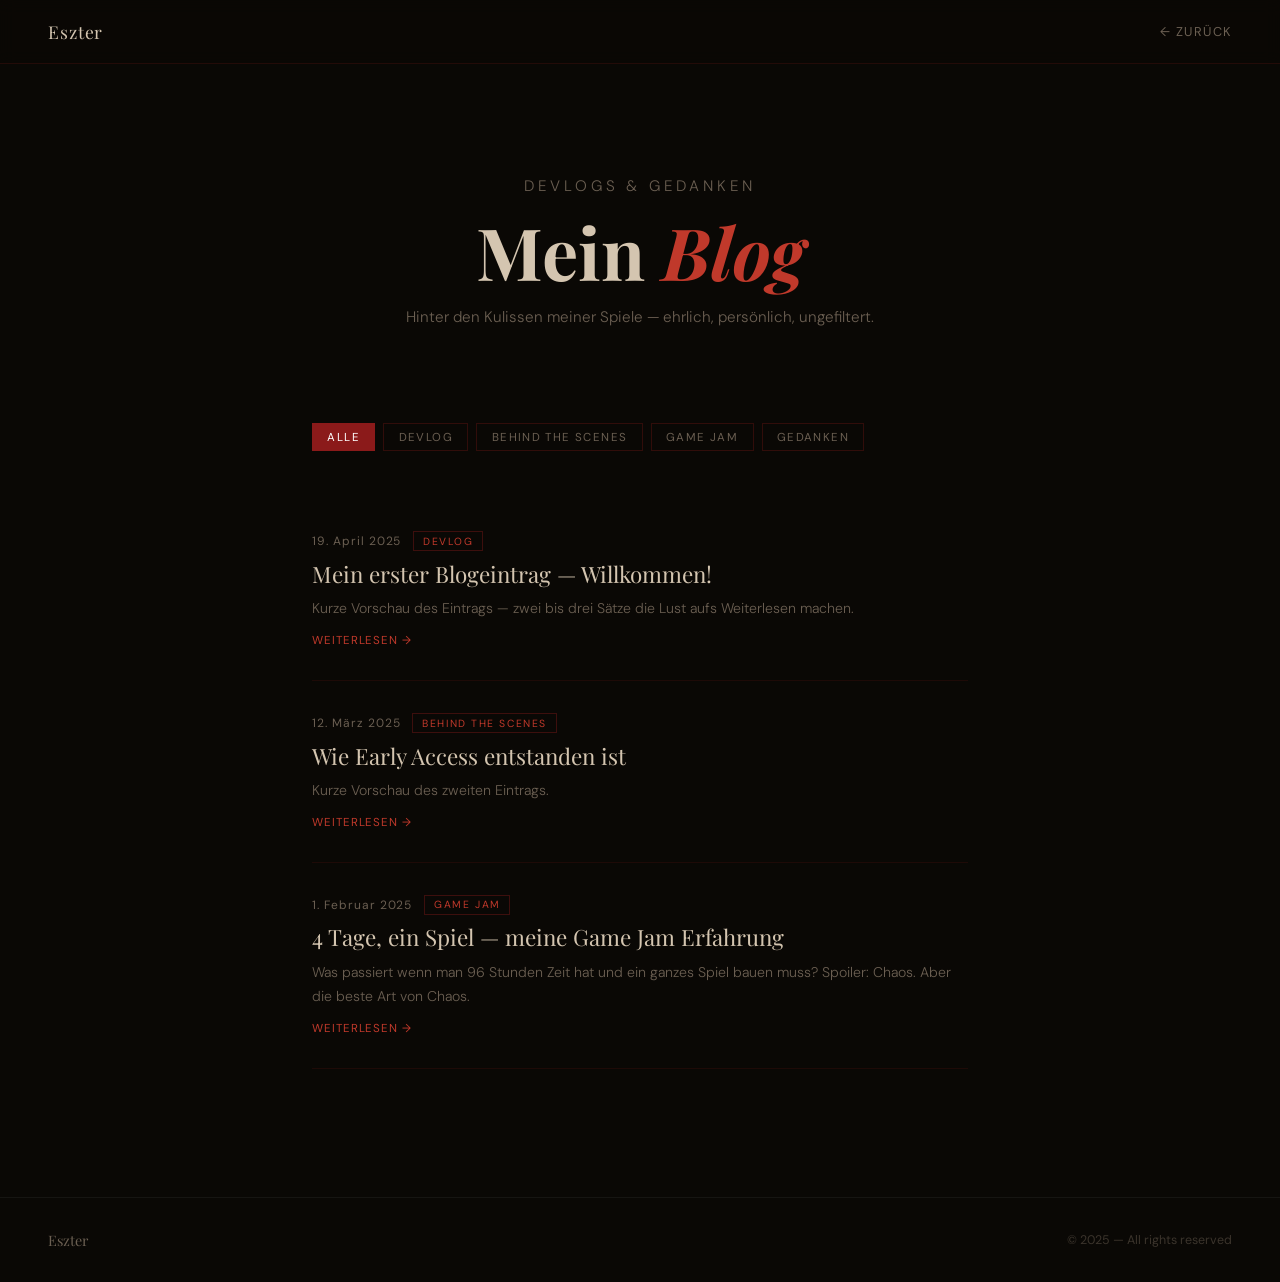
==== blog/index.html @ 23345aa2 "Rename index_3.html to index.html" ====
<!DOCTYPE html>
<html lang="de">
<head>
  <meta charset="UTF-8"/>
  <meta name="viewport" content="width=device-width, initial-scale=1.0"/>
  <title>Blog — Eszter</title>
  <link href="https://fonts.googleapis.com/css2?family=Playfair+Display:ital,wght@0,400;0,700;1,400&family=DM+Sans:wght@300;400;500&display=swap" rel="stylesheet"/>
  <style>
    *, *::before, *::after { box-sizing: border-box; margin: 0; padding: 0; }
    :root {
      --horror-bg: #0a0805; --horror-surface: #130f0a; --horror-accent: #8b1a1a;
      --horror-accent2: #c0392b; --horror-text: #d4c5b0; --horror-muted: #6b5f52;
    }
    html { scroll-behavior: smooth; }
    body { font-family: 'DM Sans', sans-serif; background: var(--horror-bg); color: var(--horror-text); min-height: 100vh; }
    nav { position: fixed; top: 0; left: 0; right: 0; z-index: 100; display: flex; justify-content: space-between; align-items: center; padding: 1.25rem 3rem; background: rgba(10,8,5,0.9); backdrop-filter: blur(8px); border-bottom: 1px solid rgba(139,26,26,0.2); }
    .nav-logo { font-family: 'Playfair Display', serif; font-size: 1.1rem; letter-spacing: 0.05em; color: var(--horror-text); text-decoration: none; }
    .nav-back { font-size: 0.8rem; letter-spacing: 0.12em; text-transform: uppercase; text-decoration: none; color: var(--horror-muted); transition: color 0.2s; }
    .nav-back:hover { color: var(--horror-text); }

    .blog-header { padding: 10rem 2rem 4rem; text-align: center; }
    .blog-eyebrow { font-size: 0.75rem; letter-spacing: 0.25em; text-transform: uppercase; color: var(--horror-accent2); margin-bottom: 1rem; }
    .blog-header h1 { font-family: 'Playfair Display', serif; font-size: clamp(2.5rem, 6vw, 4.5rem); color: var(--horror-text); line-height: 1.1; }
    .blog-header h1 em { font-style: italic; color: var(--horror-accent2); }
    .blog-header p { color: var(--horror-muted); font-size: 0.95rem; margin-top: 1rem; font-weight: 300; }

    .blog-list { max-width: 720px; margin: 0 auto; padding: 2rem 2rem 8rem; }

    /* Filter-Tabs */
    .blog-filter { display: flex; gap: 0.5rem; flex-wrap: wrap; margin-bottom: 3rem; }
    .filter-btn { background: none; border: 1px solid rgba(139,26,26,0.3); color: var(--horror-muted); font-family: 'DM Sans', sans-serif; font-size: 0.72rem; letter-spacing: 0.12em; text-transform: uppercase; padding: 0.35rem 0.9rem; cursor: pointer; transition: all 0.2s; }
    .filter-btn:hover { border-color: var(--horror-accent2); color: var(--horror-text); }
    .filter-btn.active { background: var(--horror-accent); border-color: var(--horror-accent); color: #fff; }

    /* Eintrag */
    .blog-entry {
      display: block; text-decoration: none;
      padding: 2rem 0;
      border-bottom: 1px solid rgba(139,26,26,0.15);
      transition: padding-left 0.2s;
    }
    .blog-entry:hover { padding-left: 0.5rem; }
    .blog-entry:first-child { border-top: 1px solid rgba(139,26,26,0.15); }
    .entry-meta { display: flex; align-items: center; gap: 0.75rem; margin-bottom: 0.6rem; }
    .entry-date { font-size: 0.75rem; color: var(--horror-muted); letter-spacing: 0.08em; }
    .entry-cat { font-size: 0.65rem; letter-spacing: 0.15em; text-transform: uppercase; padding: 0.15rem 0.55rem; border: 1px solid rgba(139,26,26,0.4); color: var(--horror-accent2); }
    .entry-title { font-family: 'Playfair Display', serif; font-size: 1.4rem; color: var(--horror-text); margin-bottom: 0.6rem; line-height: 1.2; }
    .entry-excerpt { font-size: 0.88rem; color: var(--horror-muted); line-height: 1.7; font-weight: 300; }
    .entry-read { font-size: 0.72rem; color: var(--horror-accent2); margin-top: 0.75rem; display: block; letter-spacing: 0.08em; text-transform: uppercase; }

    footer { padding: 2rem 3rem; display: flex; justify-content: space-between; align-items: center; border-top: 1px solid rgba(255,255,255,0.05); }
    .footer-name { font-family: 'Playfair Display', serif; font-size: 0.9rem; color: var(--horror-muted); }
    .footer-copy { font-size: 0.78rem; color: var(--horror-muted); opacity: 0.5; }
    @media (max-width: 600px) { nav { padding: 1rem 1.5rem; } }
  </style>
</head>
<body>
  <nav>
    <a class="nav-logo" href="../index.html">Eszter</a>
    <a class="nav-back" href="../index.html">← Zurück</a>
  </nav>

  <div class="blog-header">
    <p class="blog-eyebrow">Devlogs &amp; Gedanken</p>
    <h1>Mein <em>Blog</em></h1>
    <p>Hinter den Kulissen meiner Spiele — ehrlich, persönlich, ungefiltert.</p>
  </div>

  <div class="blog-list">

    <div class="blog-filter">
      <button class="filter-btn active" onclick="filterBlog('alle', this)">Alle</button>
      <button class="filter-btn" onclick="filterBlog('devlog', this)">Devlog</button>
      <button class="filter-btn" onclick="filterBlog('behind the scenes', this)">Behind the Scenes</button>
      <button class="filter-btn" onclick="filterBlog('game jam', this)">Game Jam</button>
      <button class="filter-btn" onclick="filterBlog('gedanken', this)">Gedanken</button>
    </div>

    <!--
      NEUEN EINTRAG HINZUFÜGEN:
      1. Kopiere einen .blog-entry Block
      2. Passe href, Datum, Kategorie (data-cat), Titel und Excerpt an
      3. Neueste Einträge OBEN einfügen
      4. Erstelle die passende HTML-Datei im blog/ Ordner (Vorlage = vorlage.html)
    -->

    <a class="blog-entry" href="eintrag-1.html" data-cat="devlog">
      <div class="entry-meta">
        <span class="entry-date">19. April 2025</span>
        <span class="entry-cat">Devlog</span>
      </div>
      <div class="entry-title">Mein erster Blogeintrag — Willkommen!</div>
      <div class="entry-excerpt">Kurze Vorschau des Eintrags — zwei bis drei Sätze die Lust aufs Weiterlesen machen.</div>
      <span class="entry-read">Weiterlesen →</span>
    </a>

    <a class="blog-entry" href="eintrag-2.html" data-cat="behind the scenes">
      <div class="entry-meta">
        <span class="entry-date">12. März 2025</span>
        <span class="entry-cat">Behind the Scenes</span>
      </div>
      <div class="entry-title">Wie Early Access entstanden ist</div>
      <div class="entry-excerpt">Kurze Vorschau des zweiten Eintrags.</div>
      <span class="entry-read">Weiterlesen →</span>
    </a>

    <a class="blog-entry" href="eintrag-3.html" data-cat="game jam">
      <div class="entry-meta">
        <span class="entry-date">1. Februar 2025</span>
        <span class="entry-cat">Game Jam</span>
      </div>
      <div class="entry-title">4 Tage, ein Spiel — meine Game Jam Erfahrung</div>
      <div class="entry-excerpt">Was passiert wenn man 96 Stunden Zeit hat und ein ganzes Spiel bauen muss? Spoiler: Chaos. Aber die beste Art von Chaos.</div>
      <span class="entry-read">Weiterlesen →</span>
    </a>

  </div>

  <footer>
    <span class="footer-name">Eszter</span>
    <span class="footer-copy">© 2025 — All rights reserved</span>
  </footer>

  <script>
    function filterBlog(cat, btn) {
      document.querySelectorAll('.filter-btn').forEach(b => b.classList.remove('active'));
      btn.classList.add('active');
      document.querySelectorAll('.blog-entry').forEach(entry => {
        if (cat === 'alle' || entry.dataset.cat === cat) {
          entry.style.display = 'block';
        } else {
          entry.style.display = 'none';
        }
      });
    }
  </script>
</body>
</html>
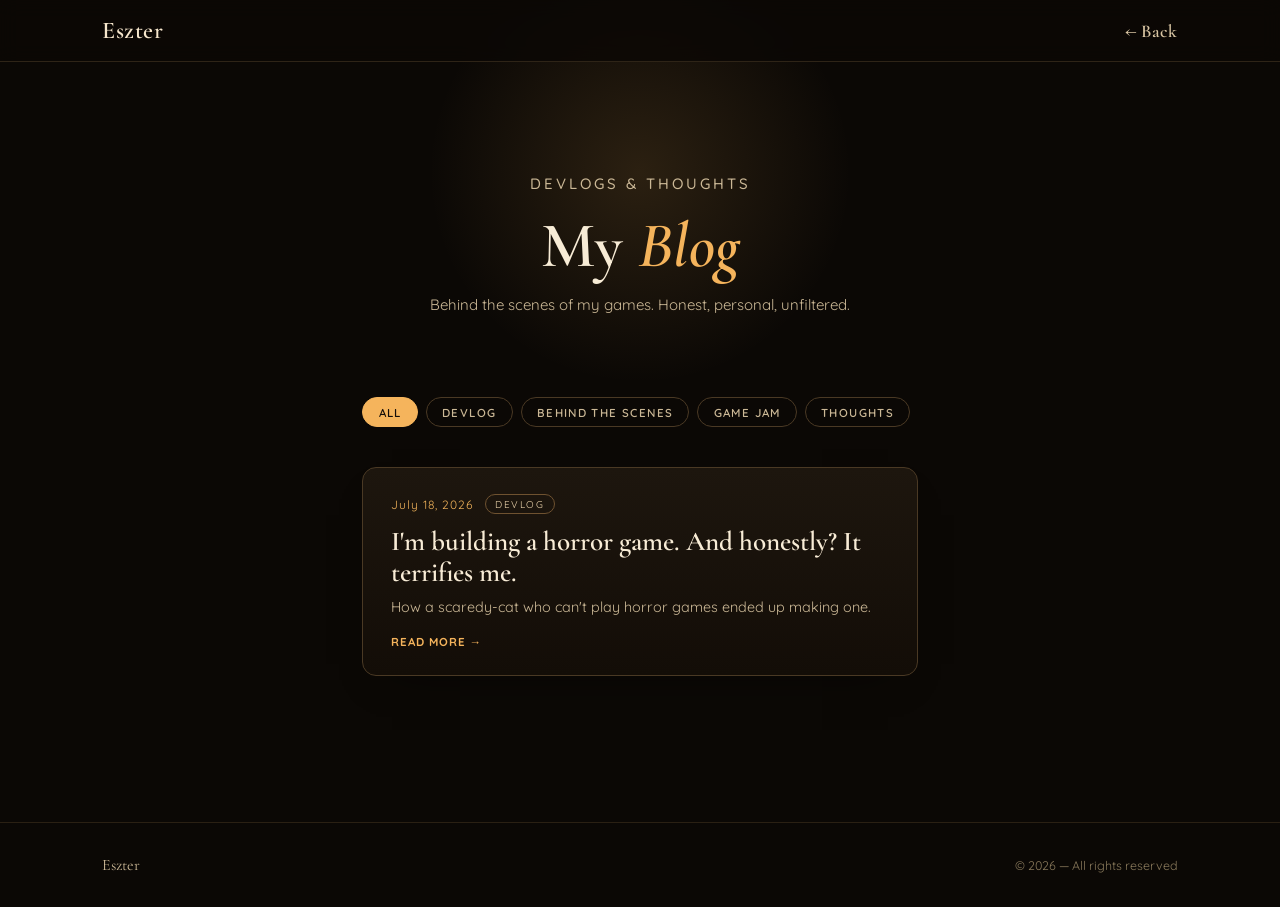
==== commit 49417641: "Eszter — Game Creator portfolio Personal portfolio site: games, game jams, blog and about." ====
--- a/blog/index.html
+++ b/blog/index.html
@@ -1,124 +1,112 @@
 <!DOCTYPE html>
-<html lang="de">
+<html lang="en">
 <head>
   <meta charset="UTF-8"/>
   <meta name="viewport" content="width=device-width, initial-scale=1.0"/>
   <title>Blog — Eszter</title>
-  <link href="https://fonts.googleapis.com/css2?family=Playfair+Display:ital,wght@0,400;0,700;1,400&family=DM+Sans:wght@300;400;500&display=swap" rel="stylesheet"/>
+  <link rel="preconnect" href="https://fonts.googleapis.com">
+  <link rel="preconnect" href="https://fonts.gstatic.com" crossorigin>
+  <link href="https://fonts.googleapis.com/css2?family=Cormorant+Garamond:ital,wght@0,400;0,500;0,600;1,400;1,500&family=Quicksand:wght@400;500;600;700&display=swap" rel="stylesheet"/>
   <style>
-    *, *::before, *::after { box-sizing: border-box; margin: 0; padding: 0; }
-    :root {
-      --horror-bg: #0a0805; --horror-surface: #130f0a; --horror-accent: #8b1a1a;
-      --horror-accent2: #c0392b; --horror-text: #d4c5b0; --horror-muted: #6b5f52;
+    * { box-sizing: border-box; margin: 0; padding: 0; }
+    html { scroll-behavior: smooth; }
+    body { font-family: 'Quicksand', sans-serif; background: #0b0805; color: #f0e2cb; min-height: 100vh; overflow-x: clip; }
+    @keyframes flicker {
+      0%, 100% { opacity: .85; }
+      45% { opacity: 1; }
+      55% { opacity: .72; }
+      70% { opacity: .95; }
     }
-    html { scroll-behavior: smooth; }
-    body { font-family: 'DM Sans', sans-serif; background: var(--horror-bg); color: var(--horror-text); min-height: 100vh; }
-    nav { position: fixed; top: 0; left: 0; right: 0; z-index: 100; display: flex; justify-content: space-between; align-items: center; padding: 1.25rem 3rem; background: rgba(10,8,5,0.9); backdrop-filter: blur(8px); border-bottom: 1px solid rgba(139,26,26,0.2); }
-    .nav-logo { font-family: 'Playfair Display', serif; font-size: 1.1rem; letter-spacing: 0.05em; color: var(--horror-text); text-decoration: none; }
-    .nav-back { font-size: 0.8rem; letter-spacing: 0.12em; text-transform: uppercase; text-decoration: none; color: var(--horror-muted); transition: color 0.2s; }
-    .nav-back:hover { color: var(--horror-text); }
 
-    .blog-header { padding: 10rem 2rem 4rem; text-align: center; }
-    .blog-eyebrow { font-size: 0.75rem; letter-spacing: 0.25em; text-transform: uppercase; color: var(--horror-accent2); margin-bottom: 1rem; }
-    .blog-header h1 { font-family: 'Playfair Display', serif; font-size: clamp(2.5rem, 6vw, 4.5rem); color: var(--horror-text); line-height: 1.1; }
-    .blog-header h1 em { font-style: italic; color: var(--horror-accent2); }
-    .blog-header p { color: var(--horror-muted); font-size: 0.95rem; margin-top: 1rem; font-weight: 300; }
+    nav { position: sticky; top: 0; z-index: 50; display: flex; align-items: center; justify-content: space-between; padding: 16px 8vw; background: rgba(11,8,5,.82); backdrop-filter: blur(10px); border-bottom: 1px solid #2e2417; }
+    .nav-logo { font-family: 'Cormorant Garamond', serif; font-weight: 600; font-size: 24px; color: #f6e6cc; text-decoration: none; letter-spacing: .5px; }
+    .nav-back { font-family: 'Cormorant Garamond', serif; font-weight: 600; font-size: 18px; color: #d8c4a2; text-decoration: none; letter-spacing: .3px; }
+    .nav-back:hover { color: #f5b45c; }
 
-    .blog-list { max-width: 720px; margin: 0 auto; padding: 2rem 2rem 8rem; }
+    .blog-header { position: relative; text-align: center; padding: 96px 8vw 48px; }
+    .blog-header .glow { position: absolute; top: -120px; left: 50%; transform: translateX(-50%); width: 460px; height: 460px; border-radius: 50%; background: radial-gradient(circle, rgba(240,178,90,.14), rgba(240,178,90,0) 65%); animation: flicker 6s infinite ease-in-out; pointer-events: none; }
+    .blog-eyebrow { position: relative; font-weight: 500; font-size: 12px; letter-spacing: 3px; text-transform: uppercase; color: #f0b25a; margin-bottom: 16px; }
+    .blog-header h1 { position: relative; font-family: 'Cormorant Garamond', serif; font-weight: 600; font-size: clamp(2.6rem, 6vw, 4rem); color: #f8ecd6; line-height: 1.05; }
+    .blog-header h1 em { font-style: italic; color: #f5b45c; }
+    .blog-header p { position: relative; color: #cbb896; font-size: 15px; margin-top: 14px; line-height: 1.6; }
 
-    /* Filter-Tabs */
-    .blog-filter { display: flex; gap: 0.5rem; flex-wrap: wrap; margin-bottom: 3rem; }
-    .filter-btn { background: none; border: 1px solid rgba(139,26,26,0.3); color: var(--horror-muted); font-family: 'DM Sans', sans-serif; font-size: 0.72rem; letter-spacing: 0.12em; text-transform: uppercase; padding: 0.35rem 0.9rem; cursor: pointer; transition: all 0.2s; }
-    .filter-btn:hover { border-color: var(--horror-accent2); color: var(--horror-text); }
-    .filter-btn.active { background: var(--horror-accent); border-color: var(--horror-accent); color: #fff; }
+    .blog-list { max-width: 760px; margin: 0 auto; padding: 2rem 8vw 8rem; }
 
-    /* Eintrag */
+    /* Filter tabs */
+    .blog-filter { display: flex; gap: 0.5rem; flex-wrap: wrap; margin-bottom: 2.5rem; }
+    .filter-btn { background: none; border: 1px solid #4a3924; color: #cbb896; font-family: 'Quicksand', sans-serif; font-weight: 600; font-size: 0.72rem; letter-spacing: 0.12em; text-transform: uppercase; padding: 0.4rem 0.95rem; border-radius: 20px; cursor: pointer; transition: all 0.2s; }
+    .filter-btn:hover { border-color: #f5b45c; color: #f8ecd6; }
+    .filter-btn.active { background: #f5b45c; border-color: #f5b45c; color: #140d08; }
+
+    /* Entry */
     .blog-entry {
       display: block; text-decoration: none;
-      padding: 2rem 0;
-      border-bottom: 1px solid rgba(139,26,26,0.15);
-      transition: padding-left 0.2s;
+      border: 1px solid #4a3924; border-radius: 14px;
+      background: linear-gradient(180deg, #1d160e, #130d07);
+      padding: 26px 28px; margin-bottom: 18px;
+      box-shadow: 0 18px 44px -30px rgba(0,0,0,.8);
+      transition: transform 0.2s, border-color 0.2s;
     }
-    .blog-entry:hover { padding-left: 0.5rem; }
-    .blog-entry:first-child { border-top: 1px solid rgba(139,26,26,0.15); }
-    .entry-meta { display: flex; align-items: center; gap: 0.75rem; margin-bottom: 0.6rem; }
-    .entry-date { font-size: 0.75rem; color: var(--horror-muted); letter-spacing: 0.08em; }
-    .entry-cat { font-size: 0.65rem; letter-spacing: 0.15em; text-transform: uppercase; padding: 0.15rem 0.55rem; border: 1px solid rgba(139,26,26,0.4); color: var(--horror-accent2); }
-    .entry-title { font-family: 'Playfair Display', serif; font-size: 1.4rem; color: var(--horror-text); margin-bottom: 0.6rem; line-height: 1.2; }
-    .entry-excerpt { font-size: 0.88rem; color: var(--horror-muted); line-height: 1.7; font-weight: 300; }
-    .entry-read { font-size: 0.72rem; color: var(--horror-accent2); margin-top: 0.75rem; display: block; letter-spacing: 0.08em; text-transform: uppercase; }
+    .blog-entry:hover { transform: translateY(-3px); border-color: #6f5230; }
+    .entry-meta { display: flex; align-items: center; gap: 0.75rem; margin-bottom: 0.7rem; }
+    .entry-date { font-size: 0.75rem; color: #f0b25a; letter-spacing: 0.08em; }
+    .entry-cat { font-size: 0.62rem; letter-spacing: 0.15em; text-transform: uppercase; padding: 0.2rem 0.6rem; border: 1px solid #6f5230; border-radius: 20px; color: #ecd4ac; }
+    .entry-title { font-family: 'Cormorant Garamond', serif; font-weight: 600; font-size: 1.7rem; color: #f8ecd6; margin-bottom: 0.5rem; line-height: 1.15; }
+    .entry-excerpt { font-size: 0.9rem; color: #cbb896; line-height: 1.65; }
+    .entry-read { font-size: 0.72rem; color: #f5b45c; margin-top: 0.9rem; display: block; letter-spacing: 0.08em; font-weight: 700; text-transform: uppercase; }
 
-    footer { padding: 2rem 3rem; display: flex; justify-content: space-between; align-items: center; border-top: 1px solid rgba(255,255,255,0.05); }
-    .footer-name { font-family: 'Playfair Display', serif; font-size: 0.9rem; color: var(--horror-muted); }
-    .footer-copy { font-size: 0.78rem; color: var(--horror-muted); opacity: 0.5; }
-    @media (max-width: 600px) { nav { padding: 1rem 1.5rem; } }
+    footer { padding: 2rem 8vw; display: flex; justify-content: space-between; align-items: center; border-top: 1px solid #2a2013; }
+    .footer-name { font-family: 'Cormorant Garamond', serif; font-size: 1rem; color: #cbb896; }
+    .footer-copy { font-size: 0.78rem; color: #8a7a5c; }
+    @media (max-width: 600px) { nav { padding: 14px 6vw; } }
   </style>
 </head>
 <body>
   <nav>
     <a class="nav-logo" href="../index.html">Eszter</a>
-    <a class="nav-back" href="../index.html">← Zurück</a>
+    <a class="nav-back" href="../index.html">← Back</a>
   </nav>
 
   <div class="blog-header">
-    <p class="blog-eyebrow">Devlogs &amp; Gedanken</p>
-    <h1>Mein <em>Blog</em></h1>
-    <p>Hinter den Kulissen meiner Spiele — ehrlich, persönlich, ungefiltert.</p>
+    <div class="glow"></div>
+    <p class="blog-eyebrow">Devlogs &amp; Thoughts</p>
+    <h1>My <em>Blog</em></h1>
+    <p>Behind the scenes of my games. Honest, personal, unfiltered.</p>
   </div>
 
   <div class="blog-list">
 
     <div class="blog-filter">
-      <button class="filter-btn active" onclick="filterBlog('alle', this)">Alle</button>
+      <button class="filter-btn active" onclick="filterBlog('all', this)">All</button>
       <button class="filter-btn" onclick="filterBlog('devlog', this)">Devlog</button>
       <button class="filter-btn" onclick="filterBlog('behind the scenes', this)">Behind the Scenes</button>
       <button class="filter-btn" onclick="filterBlog('game jam', this)">Game Jam</button>
-      <button class="filter-btn" onclick="filterBlog('gedanken', this)">Gedanken</button>
+      <button class="filter-btn" onclick="filterBlog('thoughts', this)">Thoughts</button>
     </div>
 
     <!--
-      NEUEN EINTRAG HINZUFÜGEN:
-      1. Kopiere einen .blog-entry Block
-      2. Passe href, Datum, Kategorie (data-cat), Titel und Excerpt an
-      3. Neueste Einträge OBEN einfügen
-      4. Erstelle die passende HTML-Datei im blog/ Ordner (Vorlage = vorlage.html)
+      ADD A NEW ENTRY:
+      1. Copy one .blog-entry block
+      2. Adjust href, date, category (data-cat), title and excerpt
+      3. Insert the newest entries at the TOP
+      4. Create the matching HTML file in the blog/ folder (template = vorlage.html)
     -->
 
     <a class="blog-entry" href="eintrag-1.html" data-cat="devlog">
       <div class="entry-meta">
-        <span class="entry-date">19. April 2025</span>
+        <span class="entry-date">July 18, 2026</span>
         <span class="entry-cat">Devlog</span>
       </div>
-      <div class="entry-title">Mein erster Blogeintrag — Willkommen!</div>
-      <div class="entry-excerpt">Kurze Vorschau des Eintrags — zwei bis drei Sätze die Lust aufs Weiterlesen machen.</div>
-      <span class="entry-read">Weiterlesen →</span>
-    </a>
-
-    <a class="blog-entry" href="eintrag-2.html" data-cat="behind the scenes">
-      <div class="entry-meta">
-        <span class="entry-date">12. März 2025</span>
-        <span class="entry-cat">Behind the Scenes</span>
-      </div>
-      <div class="entry-title">Wie Early Access entstanden ist</div>
-      <div class="entry-excerpt">Kurze Vorschau des zweiten Eintrags.</div>
-      <span class="entry-read">Weiterlesen →</span>
-    </a>
-
-    <a class="blog-entry" href="eintrag-3.html" data-cat="game jam">
-      <div class="entry-meta">
-        <span class="entry-date">1. Februar 2025</span>
-        <span class="entry-cat">Game Jam</span>
-      </div>
-      <div class="entry-title">4 Tage, ein Spiel — meine Game Jam Erfahrung</div>
-      <div class="entry-excerpt">Was passiert wenn man 96 Stunden Zeit hat und ein ganzes Spiel bauen muss? Spoiler: Chaos. Aber die beste Art von Chaos.</div>
-      <span class="entry-read">Weiterlesen →</span>
+      <div class="entry-title">I'm building a horror game. And honestly? It terrifies me.</div>
+      <div class="entry-excerpt">How a scaredy-cat who can't play horror games ended up making one.</div>
+      <span class="entry-read">Read more →</span>
     </a>
 
   </div>
 
   <footer>
     <span class="footer-name">Eszter</span>
-    <span class="footer-copy">© 2025 — All rights reserved</span>
+    <span class="footer-copy">© 2026 — All rights reserved</span>
   </footer>
 
   <script>
@@ -126,7 +114,7 @@
       document.querySelectorAll('.filter-btn').forEach(b => b.classList.remove('active'));
       btn.classList.add('active');
       document.querySelectorAll('.blog-entry').forEach(entry => {
-        if (cat === 'alle' || entry.dataset.cat === cat) {
+        if (cat === 'all' || entry.dataset.cat === cat) {
           entry.style.display = 'block';
         } else {
           entry.style.display = 'none';
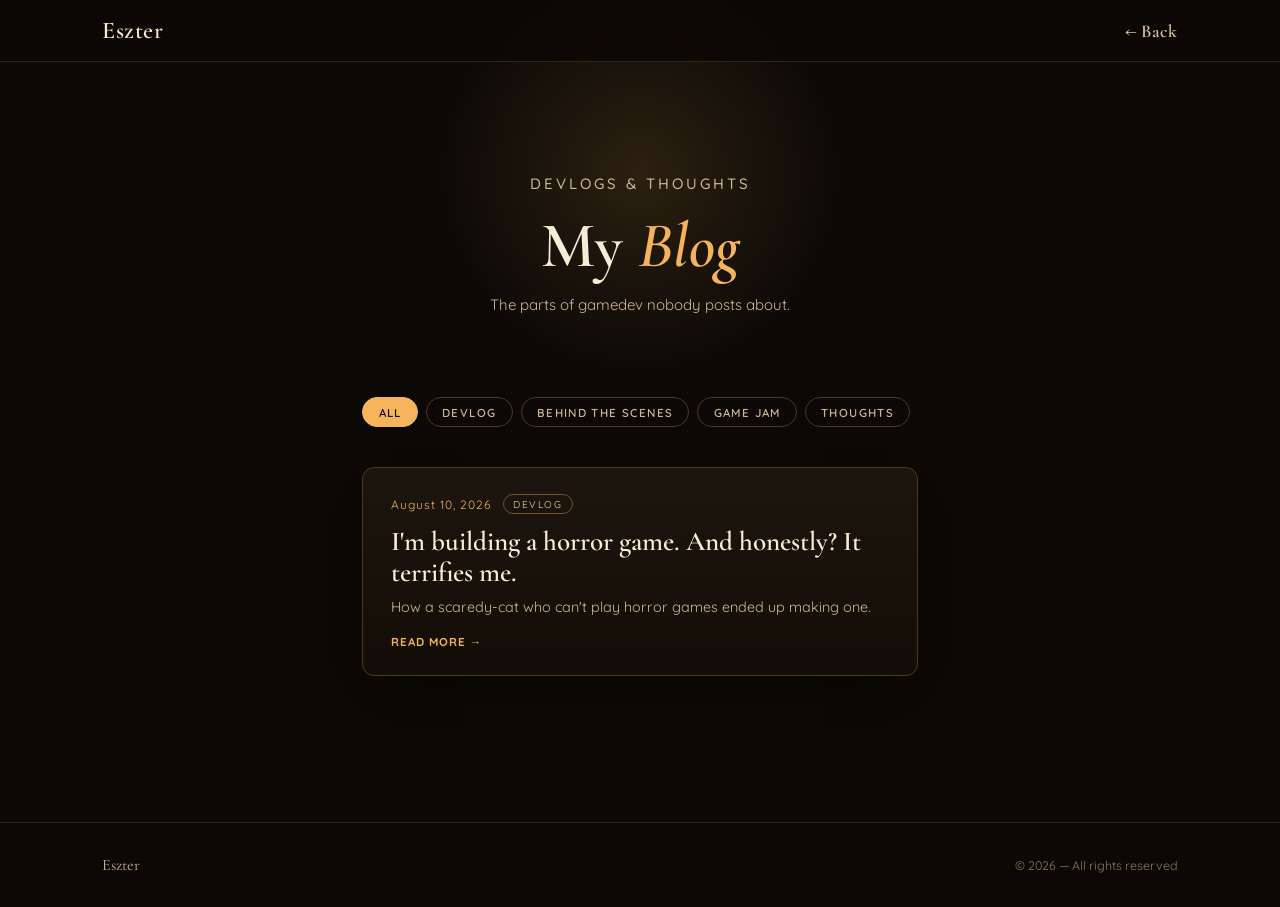
==== commit 0aab5eee: "handy-ansicht und design vereinheitlicht" ====
--- a/blog/index.html
+++ b/blog/index.html
@@ -34,14 +34,14 @@
 
     /* Filter tabs */
     .blog-filter { display: flex; gap: 0.5rem; flex-wrap: wrap; margin-bottom: 2.5rem; }
-    .filter-btn { background: none; border: 1px solid #4a3924; color: #cbb896; font-family: 'Quicksand', sans-serif; font-weight: 600; font-size: 0.72rem; letter-spacing: 0.12em; text-transform: uppercase; padding: 0.4rem 0.95rem; border-radius: 20px; cursor: pointer; transition: all 0.2s; }
+    .filter-btn { background: none; border: 1px solid #4a3924; color: #cbb896; font-family: 'Quicksand', sans-serif; font-weight: 600; font-size: 0.72rem; letter-spacing: 0.12em; text-transform: uppercase; padding: 0.4rem 0.95rem; border-radius:999px; cursor: pointer; transition: all 0.2s; }
     .filter-btn:hover { border-color: #f5b45c; color: #f8ecd6; }
     .filter-btn.active { background: #f5b45c; border-color: #f5b45c; color: #140d08; }
 
     /* Entry */
     .blog-entry {
       display: block; text-decoration: none;
-      border: 1px solid #4a3924; border-radius: 14px;
+      border: 1px solid #4a3924; border-radius:12px;
       background: linear-gradient(180deg, #1d160e, #130d07);
       padding: 26px 28px; margin-bottom: 18px;
       box-shadow: 0 18px 44px -30px rgba(0,0,0,.8);
@@ -50,7 +50,7 @@
     .blog-entry:hover { transform: translateY(-3px); border-color: #6f5230; }
     .entry-meta { display: flex; align-items: center; gap: 0.75rem; margin-bottom: 0.7rem; }
     .entry-date { font-size: 0.75rem; color: #f0b25a; letter-spacing: 0.08em; }
-    .entry-cat { font-size: 0.62rem; letter-spacing: 0.15em; text-transform: uppercase; padding: 0.2rem 0.6rem; border: 1px solid #6f5230; border-radius: 20px; color: #ecd4ac; }
+    .entry-cat { font-size: 0.62rem; letter-spacing: 0.15em; text-transform: uppercase; padding: 0.2rem 0.6rem; border: 1px solid #6f5230; border-radius:999px; color: #ecd4ac; }
     .entry-title { font-family: 'Cormorant Garamond', serif; font-weight: 600; font-size: 1.7rem; color: #f8ecd6; margin-bottom: 0.5rem; line-height: 1.15; }
     .entry-excerpt { font-size: 0.9rem; color: #cbb896; line-height: 1.65; }
     .entry-read { font-size: 0.72rem; color: #f5b45c; margin-top: 0.9rem; display: block; letter-spacing: 0.08em; font-weight: 700; text-transform: uppercase; }
@@ -58,7 +58,18 @@
     footer { padding: 2rem 8vw; display: flex; justify-content: space-between; align-items: center; border-top: 1px solid #2a2013; }
     .footer-name { font-family: 'Cormorant Garamond', serif; font-size: 1rem; color: #cbb896; }
     .footer-copy { font-size: 0.78rem; color: #8a7a5c; }
-    @media (max-width: 600px) { nav { padding: 14px 6vw; } }
+    /* --- Kleinere Bildschirme: Handy und Tablet --- */
+    @media (max-width: 700px) {
+      nav { padding: 14px 6vw; }
+      .blog-header { padding: 64px 6vw 32px; }
+      .blog-header .glow { width: 300px; height: 300px; top: -80px; }
+      .blog-list { padding: 1.5rem 6vw 5rem; }
+      .blog-entry { padding: 22px 20px; }
+      .entry-header { padding: 60px 6vw 28px; }
+      .entry-body { padding: 0 6vw 4.5rem; }
+      .entry-divider { margin: 1.8rem 6vw; }
+      footer { flex-direction: column; align-items: flex-start; gap: 10px; padding: 1.8rem 6vw; }
+    }
   </style>
 </head>
 <body>
@@ -71,7 +82,7 @@
     <div class="glow"></div>
     <p class="blog-eyebrow">Devlogs &amp; Thoughts</p>
     <h1>My <em>Blog</em></h1>
-    <p>Behind the scenes of my games. Honest, personal, unfiltered.</p>
+    <p>The parts of gamedev nobody posts about.</p>
   </div>
 
   <div class="blog-list">
@@ -84,17 +95,9 @@
       <button class="filter-btn" onclick="filterBlog('thoughts', this)">Thoughts</button>
     </div>
 
-    <!--
-      ADD A NEW ENTRY:
-      1. Copy one .blog-entry block
-      2. Adjust href, date, category (data-cat), title and excerpt
-      3. Insert the newest entries at the TOP
-      4. Create the matching HTML file in the blog/ folder (template = vorlage.html)
-    -->
-
     <a class="blog-entry" href="eintrag-1.html" data-cat="devlog">
       <div class="entry-meta">
-        <span class="entry-date">July 18, 2026</span>
+        <span class="entry-date">August 10, 2026</span>
         <span class="entry-cat">Devlog</span>
       </div>
       <div class="entry-title">I'm building a horror game. And honestly? It terrifies me.</div>
